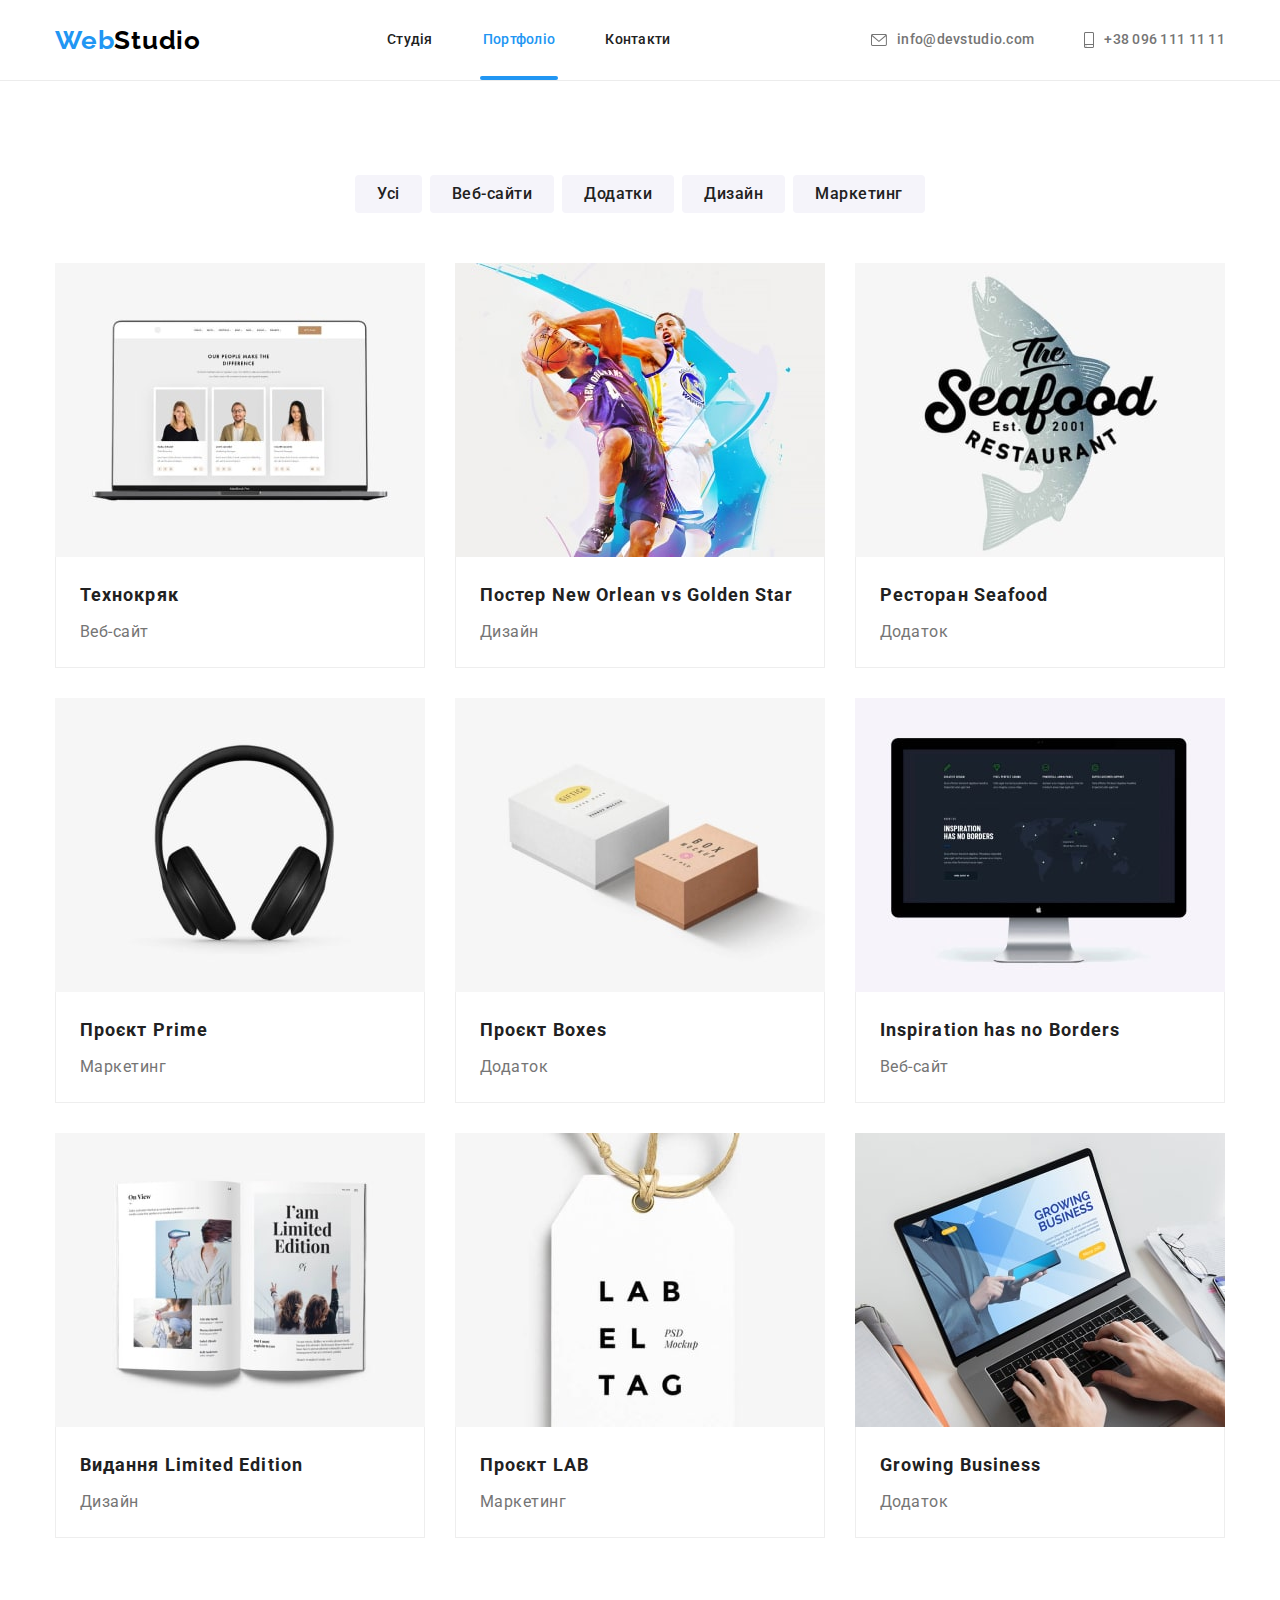
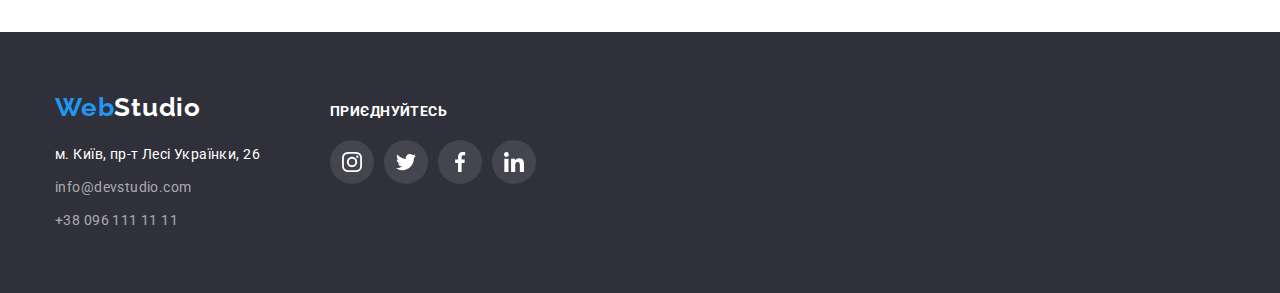
==== portfolio.html @ 8c92e7f1 "Initial commit" ====
<!DOCTYPE html>
<html lang="uk">
  <head>
    <meta charset="UTF-8" />
    <meta http-equiv="X-UA-Compatible" content="IE=edge" />
    <meta name="viewport" content="width=device-width, initial-scale=1.0" />
    <title>portfolio-hw-3</title>

    <!-- Modern normalize -->
    <link
      rel="stylesheet"
      href="https://cdnjs.cloudflare.com/ajax/libs/modern-normalize/1.1.0/modern-normalize.css"
      integrity="sha512-Y0MM+V6ymRKN2zStTqzQ227DWhhp4Mzdo6gnlRnuaNCbc+YN/ZH0sBCLTM4M0oSy9c9VKiCvd4Jk44aCLrNS5Q=="
      crossorigin="anonymous"
      referrerpolicy="no-referrer"
    />

    <!-- Fonts -->
    <link rel="preconnect" href="https://fonts.googleapis.com" />
    <link rel="preconnect" href="https://fonts.gstatic.com" crossorigin />
    <link
      href="https://fonts.googleapis.com/css2?family=Raleway:wght@700&family=Roboto:wght@400;500;700;900&display=swap"
      rel="stylesheet"
    />

    <!-- Custom styles -->
    <link rel="stylesheet" href="./css/styles.css" />
  </head>

  <body>
    <!-- HEADER -->
    <header class="header">
      <div class="header-container container">
        <nav class="header-nav">
          <div class="partner-logo">
            <a class="logo partner-logo" href="./index.html"
              >Web<span class="logo-header">Studio</span></a
            >
          </div>
          <ul class="naw-list list">
            <li class="naw-item">
              <a
                href="./index.html"
                rel="noopener noreferrer nofollow"
                class="naw-link"
                >Студія</a
              >
            </li>
            <li class="naw-item">
              <a
                href="./portfolio.html"
                rel="noopener noreferrer nofollow"
                class="naw-link naw-page naw-page-portfolio"
                >Портфоліо</a
              >
            </li>
            <li class="naw-item">
              <a href="#" rel="noopener noreferrer nofollow" class="naw-link"
                >Контакти</a
              >
            </li>
          </ul>
        </nav>
        <ul class="contact list">
          <li class="contact-item">
            <a href="mailto:info@devstudio.com" class="contact-link"
              ><svg class="header-icon" width="16" height="12">
                <use href="./img/icons/icons.svg#icon-envelope"></use></svg
              >info@devstudio.com</a
            >
          </li>
          <li class="contact-item">
            <a href="tel:+380961111111" class="contact-link"
              ><svg class="header-icon" width="10" height="16">
                <use href="./img/icons/icons.svg#icon-smartphone"></use></svg
              >+38 096 111 11 11</a
            >
          </li>
        </ul>
      </div>
    </header>

    <!-- MAIN -->

    <main>
      <!-- MENU -->

      <section class="menu menu-portfolio section">
        <div class="container">
          <h1 class="visually-hidden">Наші послуги</h1>
          <ul class="list menu-list">
            <li class="menu-item">
              <button type="button" class="menu-btn">Усі</button>
            </li>
            <li class="menu-item">
              <button type="button" class="menu-btn">Веб-сайти</button>
            </li>
            <li class="menu-item">
              <button type="button" class="menu-btn">Додатки</button>
            </li>
            <li class="menu-item">
              <button type="button" class="menu-btn">Дизайн</button>
            </li>
            <li class="menu-item">
              <button type="button" class="menu-btn">Маркетинг</button>
            </li>
          </ul>

          <!-- PORTFOLIO -->
          <ul class="list portfolio card-set">
            <li class="portfolio-list card-set-item">
              <a class="portfolio-link" href="">
                <div class="team-thumb">
                  <img
                    src="./img/img-1.jpg"
                    alt="Веб-сайт"
                    width="370"
                    height="294"
                    class="portfolio-img"
                  />
                  <div class="overlay-portfolio">
                    <p class="overlay-portfolio-text">
                      Ресурс пропонує комплексні пропозиції з різним рівнем
                      функціоналу та сервісів. Все це дозволить відвідувачу
                      отримати вичерпні відомості про компанію чи приватну
                      особу.
                    </p>
                  </div>
                </div>
                <div class="portfolio-card">
                  <h2 class="portfolio-title">Технокряк</h2>
                  <p class="portfolio-text">Веб-сайт</p>
                </div>
              </a>
            </li>
            <li class="portfolio-list card-set-item">
              <a class="portfolio-link" href="">
                <div class="team-thumb">
                  <img
                    src="./img/img-2.jpg"
                    alt="Дизайн"
                    width="370"
                    height="294"
                    class="portfolio-img"
                  />
                  <div class="overlay-portfolio">
                    <p class="overlay-portfolio-text">
                      Ресурс пропонує комплексні пропозиції з різним рівнем
                      функціоналу та сервісів. Все це дозволить відвідувачу
                      отримати вичерпні відомості про компанію чи приватну
                      особу.
                    </p>
                  </div>
                </div>
                <div class="portfolio-card">
                  <h2 class="portfolio-title">
                    Постер New Orlean vs Golden Star
                  </h2>
                  <p class="portfolio-text">Дизайн</p>
                </div>
              </a>
            </li>
            <li class="portfolio-list card-set-item">
              <a class="portfolio-link" href="">
                <div class="team-thumb">
                  <img
                    src="./img/img-3.jpg"
                    alt="Додаток"
                    width="370"
                    height="294"
                    class="portfolio-img"
                  />
                  <div class="overlay-portfolio">
                    <p class="overlay-portfolio-text">
                      Ресурс пропонує комплексні пропозиції з різним рівнем
                      функціоналу та сервісів. Все це дозволить відвідувачу
                      отримати вичерпні відомості про компанію чи приватну
                      особу.
                    </p>
                  </div>
                </div>
                <div class="portfolio-card">
                  <h2 class="portfolio-title">Ресторан Seafood</h2>
                  <p class="portfolio-text">Додаток</p>
                </div>
              </a>
            </li>
            <li class="portfolio-list card-set-item">
              <a class="portfolio-link" href="">
                <div class="team-thumb">
                  <img
                    src="./img/img-4.jpg"
                    alt="Маркетинг"
                    width="370"
                    height="294"
                    class="portfolio-img"
                  />
                  <div class="overlay-portfolio">
                    <p class="overlay-portfolio-text">
                      Ресурс пропонує комплексні пропозиції з різним рівнем
                      функціоналу та сервісів. Все це дозволить відвідувачу
                      отримати вичерпні відомості про компанію чи приватну
                      особу.
                    </p>
                  </div>
                </div>
                <div class="portfolio-card">
                  <h2 class="portfolio-title">Проєкт Prime</h2>
                  <p class="portfolio-text">Маркетинг</p>
                </div>
              </a>
            </li>
            <li class="portfolio-list card-set-item">
              <a class="portfolio-link" href="">
                <div class="team-thumb">
                  <img
                    src="./img/img-5.jpg"
                    alt="Додаток"
                    width="370"
                    height="294"
                    class="portfolio-img"
                  />
                  <div class="overlay-portfolio">
                    <p class="overlay-portfolio-text">
                      Ресурс пропонує комплексні пропозиції з різним рівнем
                      функціоналу та сервісів. Все це дозволить відвідувачу
                      отримати вичерпні відомості про компанію чи приватну
                      особу.
                    </p>
                  </div>
                </div>
                <div class="portfolio-card">
                  <h2 class="portfolio-title">Проєкт Boxes</h2>
                  <p class="portfolio-text">Додаток</p>
                </div>
              </a>
            </li>
            <li class="portfolio-list card-set-item">
              <a class="portfolio-link" href="">
                <div class="team-thumb">
                  <img
                    src="./img/img-6.jpg"
                    alt="Веб-сайт"
                    width="370"
                    height="294"
                    class="portfolio-img"
                  />
                  <div class="overlay-portfolio">
                    <p class="overlay-portfolio-text">
                      Ресурс пропонує комплексні пропозиції з різним рівнем
                      функціоналу та сервісів. Все це дозволить відвідувачу
                      отримати вичерпні відомості про компанію чи приватну
                      особу.
                    </p>
                  </div>
                </div>
                <div class="portfolio-card">
                  <h2 lang="en" class="portfolio-title">
                    Inspiration has no Borders
                  </h2>
                  <p class="portfolio-text">Веб-сайт</p>
                </div>
              </a>
            </li>
            <li class="portfolio-list card-set-item">
              <a class="portfolio-link" href="">
                <div class="team-thumb">
                  <img
                    src="./img/img-7.jpg"
                    alt="Дизайн"
                    width="370"
                    height="294"
                    class="portfolio-img"
                  />
                  <div class="overlay-portfolio">
                    <p class="overlay-portfolio-text">
                      Ресурс пропонує комплексні пропозиції з різним рівнем
                      функціоналу та сервісів. Все це дозволить відвідувачу
                      отримати вичерпні відомості про компанію чи приватну
                      особу.
                    </p>
                  </div>
                </div>
                <div class="portfolio-card">
                  <h2 class="portfolio-title">Видання Limited Edition</h2>
                  <p class="portfolio-text">Дизайн</p>
                </div>
              </a>
            </li>
            <li class="portfolio-list card-set-item">
              <a class="portfolio-link" href="">
                <div class="team-thumb">
                  <img
                    src="./img/img-8.jpg"
                    alt="Маркетинг"
                    width="370"
                    height="294"
                    class="portfolio-img"
                  />
                  <div class="overlay-portfolio">
                    <p class="overlay-portfolio-text">
                      Ресурс пропонує комплексні пропозиції з різним рівнем
                      функціоналу та сервісів. Все це дозволить відвідувачу
                      отримати вичерпні відомості про компанію чи приватну
                      особу.
                    </p>
                  </div>
                </div>
                <div class="portfolio-card">
                  <h2 class="portfolio-title">Проєкт LAB</h2>
                  <p class="portfolio-text">Маркетинг</p>
                </div>
              </a>
            </li>
            <li class="portfolio-list card-set-item">
              <a class="portfolio-link" href="">
                <div class="team-thumb">
                  <img
                    src="./img/img-9.jpg"
                    alt="Додаток"
                    width="370"
                    height="294"
                    class="portfolio-img"
                  />
                  <div class="overlay-portfolio">
                    <p class="overlay-portfolio-text">
                      Ресурс пропонує комплексні пропозиції з різним рівнем
                      функціоналу та сервісів. Все це дозволить відвідувачу
                      отримати вичерпні відомості про компанію чи приватну
                      особу.
                    </p>
                  </div>
                </div>
                <div class="portfolio-card">
                  <h2 lang="en" class="portfolio-title">Growing Business</h2>
                  <p class="portfolio-text">Додаток</p>
                </div>
              </a>
            </li>
          </ul>
        </div>
      </section>
    </main>

    <!-- FOOTER -->

    <footer class="footer">
      <div class="container footer-container">
        <div class="footer-contacts">
          <a href="./index.html" class="logo"
            >Web<span class="logo-footer">Studio</span></a
          >
          <address class="footer-adress">
            <ul class="list footer-list">
              <li class="footer-item">
                <a
                  href="https://goo.gl/maps/3n27AXKgrhXGFmmF6"
                  target="_blank"
                  rel="noopener noreferrer nofollow"
                  class="footer-link"
                  >м. Київ, пр-т Лесі Українки, 26</a
                >
              </li>

              <li class="footer-item">
                <a href="mailto:info@devstudio.com" class="footer-contact"
                  >info@devstudio.com</a
                >
              </li>
              <li class="footer-item">
                <a href="tel:+380961111111" class="footer-contact"
                  >+38 096 111 11 11</a
                >
              </li>
            </ul>
          </address>
        </div>
        <div class="footer-socials">
          <p class="footer-text">приєднуйтесь</p>
          <ul class="list socials-list">
            <li>
              <a class="footer-links" href="">
                <svg class="footer-icon" width="20" height="20">
                  <use href="./img/icons/icons.svg#icon-instagram"></use>
                </svg>
              </a>
            </li>
            <li>
              <a class="footer-links" href="">
                <svg class="footer-icon" width="20" height="20">
                  <use href="./img/icons/icons.svg#icon-twitter"></use>
                </svg>
              </a>
            </li>
            <li>
              <a class="footer-links" href="">
                <svg class="footer-icon" width="20" height="20">
                  <use href="./img/icons/icons.svg#icon-facebook"></use>
                </svg>
              </a>
            </li>
            <li>
              <a class="footer-links" href="">
                <svg class="footer-icon" width="20" height="20">
                  <use href="./img/icons/icons.svg#icon-linkedin"></use>
                </svg>
              </a>
            </li>
          </ul>
        </div>
      </div>
    </footer>
  </body>
</html>
---- css/styles.css ----
:root {
  --primary-color: #212121;
  --secondary-color: #f5f4fa;
  --accent-color: #e5e5e5;
  --color-grey: #757575;
  --common-white: #ffffff;
  --color-blue: #2196f3;
  --color-hero: #2f303a;
  --color-portfolio: #f5f5f5;
  --main-font: "Roboto", sans-serif;
  --title-size: 44px;
  --text-size: 14px;
  --indent: 30px;
  --items: 3;
  /* animation */
  --anim: 250ms cubic-bezier(0.4, 0, 0.2, 1);
}

body {
  font-family: "Roboto", sans-serif;
  color: var(--primary-color);
  background-color: var(--common-white);
  font-size: var(--text-size);
}
/* reset start */
h1,
h2,
h3,
h4,
h5,
h6,
p {
  margin: 0;
}

.link {
  text-decoration: none;
  color: currentColor;
}

.list {
  list-style: none;
  margin: 0;
  padding: 0;
}

img {
  display: block;
}

/* reset end */
.section {
  padding-top: 94px;
  padding-bottom: 94px;
}
.container {
  width: 1200px;
  padding-right: 15px;
  padding-left: 15px;
  margin-left: auto;
  margin-right: auto;
  /* outline: 2px solid red; */
}

.card-set {
  display: flex;
  flex-wrap: wrap;
  gap: var(--indent);
}
.card-set-item {
  flex-basis: calc(
    (100% - var(--indent) * (var(--items) - 1)) / (var(--items))
  );
}

/* HEADER */
.header {
  border: 1px solid #ececec;
  border-top: none;
  border-right: none;
  border-left: none;
}

.header-container {
  display: flex;
  align-items: center;
}
.header-nav {
  display: flex;
  align-items: center;
  margin-right: auto;
}
.logo {
  font-family: "Raleway";
  font-weight: 700;
  font-size: 26px;
  line-height: 1.19;
  letter-spacing: 0.03em;
  color: var(--color-blue);
  text-decoration: none;
}

.partner-logo {
  margin-right: 93px;
}

.contact {
  display: flex;
  /* align-items: center; */
  gap: 50px;
}

.header-icon {
  fill: currentColor;
}

.logo-header {
  color: #000000;
}

.naw-list {
  display: flex;
  /* align-items: center; */
  gap: 50px;
}

.menu-list {
  display: flex;
  justify-content: center;
  margin-bottom: 50px;
}
.menu-item:not(:last-child) {
  margin-right: 8px;
}

.list {
  list-style: none;
}

.naw-link {
  display: block;
  font-weight: 500;
  line-height: 1.14;
  letter-spacing: 0.02em;
  color: var(--primary-color);
  text-decoration: none;
  padding: 32px 0;
  transition-property: color;
  transition-duration: 250ms;
  transition-timing-function: cubic-bezier(0.4, 0, 0.2, 1);
  /* transition: color var(--anim); */
}

.naw-link:hover {
  color: var(--color-blue);
}
.naw-link:focus {
  color: var(--color-blue);
}
.naw-page {
  color: var(--color-blue);
}
.naw-item {
  position: relative;
}

.naw-page::after {
  content: "";
  display: block;
  width: 48px;
  height: 4px;
  background-color: var(--color-blue);
  border-radius: 2px;
  position: absolute;
  left: 50%;
  bottom: 0;
  transform: translate(-50%);
}

.contact-link {
  /* display: block; */
  display: flex;
  align-items: center;
  gap: 10px;
  font-weight: 500;
  line-height: 1.14;
  letter-spacing: 0.02em;
  color: var(--color-grey);
  text-decoration: none;
  padding: 32px 0;
  transition: color var(--anim);
}
.contact-link:hover {
  color: var(--color-blue);
}
.contact-link:focus {
  color: var(--color-blue);
}

/* HERO */

.hero {
  max-width: 1600px;
  margin: 0 auto; /* центруємо */
  text-align: center;
  padding: 200px 0;
  background-color: var(--color-hero);
  background-image: url(../img/overlay.png), url(../img/fon.jpg);
  background-repeat: no-repeat;
  background-position: center;
  background-size: cover;
}
.hero-title {
  margin-left: auto;
  margin-right: auto;
  margin-bottom: 30px;
  width: 696px;
  font-weight: 900;
  font-size: 44px;
  line-height: 1.36;
  text-align: center;
  letter-spacing: 0.06em;
  text-transform: uppercase;
  color: var(--common-white);
}
.hero-btn {
  /* font-family: 'Roboto';
    font-style: normal; */
  padding: 10px 32px;
  border: 0;
  border-radius: 4px;
  min-width: 216px;
  min-height: 50px;
  margin-left: auto;
  margin-right: auto;
  font-weight: 700;
  font-size: 16px;
  line-height: 1.88;
  display: flex;
  align-items: center;
  text-align: center;
  letter-spacing: 0.06em;
  color: var(--common-white);
  background-color: var(--color-blue);
  box-shadow: 0px 4px 4px rgba(0, 0, 0, 0.15);
}
.visually-hidden {
  position: absolute;
  white-space: nowrap;
  width: 1px;
  height: 1px;
  overflow: hidden;
  border: 0;
  padding: 0;
  clip: rect(0 0 0 0);
  clip-path: inset(50%);
  margin: -1px;
}

/* BENEFITS */
/* .benefits-container {
  display: flex;
} */

.benefits {
  display: flex;
}

.benefits-list:not(:last-child) {
  margin-right: 30px;
}

.icon-container {
  display: flex;
  background-color: #f5f4fa;
  border-radius: 4px;
  width: 270px;
  height: 120px;
  justify-content: center;
  align-items: center;
  margin-bottom: 30px;
}

.icon-benefits {
  --color1: #212121;
  --color2: #2196f3;
}

.benefits-title {
  font-size: 14px;
  line-height: 1.14;
  letter-spacing: 0.03em;
  text-transform: uppercase;
  color: var(--primary-color);
  margin-bottom: 10px;
}
.benefits-text {
  line-height: 1.71;
  letter-spacing: 0.03em;
  color: var(--color-grey);
  width: 270px;
}

/* ABOUT */

.about {
  padding-top: 0;
}

.about-list {
  display: flex;
  flex-wrap: wrap;
  gap: var(--indent);
}
.section-title {
  margin-bottom: 50px;
  font-size: 36px;
  line-height: 1.16;
  text-align: center;
  letter-spacing: 0.03em;
}

.about-item {
  position: relative;
}

.overlay-about {
  width: 100%;
  position: absolute;
  bottom: 0;
  padding-top: 27px;
  padding-bottom: 27px;

  background-color: rgba(47, 48, 58, 0.8);
  /* backdrop-filter: blur(1px); */
}

.overlay-about-text {
  text-transform: uppercase;
  font-weight: 700;
  font-size: 14px;
  text-align: center;
  color: var(--common-white);
}

/* TEAM */
.team-list {
  display: flex;
  flex-wrap: wrap;
  gap: var(--indent);
}
.team {
  background: var(--secondary-color);
}

.team-item {
  background: var(--common-white);
  box-shadow: 0px 1px 3px rgba(0, 0, 0, 0.12), 0px 1px 1px rgba(0, 0, 0, 0.14),
    0px 2px 1px rgba(0, 0, 0, 0.2);
  border-radius: 0px 0px 4px 4px;
}
.team-img {
  /* position: absolute; */
  width: 270px;
  height: 260px;
  /* left: 215px;
    top: 1632px; */
  /* background: url(4853.jpg); */
  border-radius: 0px;
  /* background: #F5F4FA; */
}
.team-name {
  margin-bottom: 10px;
  font-weight: 500;
  font-size: 16px;
  line-height: 1.18;
  text-align: center;
  letter-spacing: 0.03em;
}
.team-card {
  padding-top: 30px;
  padding-bottom: 30px;
}
.team-content {
  margin-bottom: 16px;
  font-size: 16px;
  line-height: 1.18;
  text-align: center;
  letter-spacing: 0.03em;
  color: var(--color-grey);
}

/* CLIENTS */

.clients-list {
  gap: 30px;
}

.clients-title {
  margin-bottom: 50px;
}

.clients-icon {
  fill: #afb1b8;
}

.clients-list {
  display: flex;
}

.clients-link {
  display: flex;
  border: 1px solid #afb1b8;
  border-radius: 4px;
  /* background-color: #f5f4fa; */
  width: 170px;
  height: 92px;
  justify-content: center;
  align-items: center;
  transition: border var(--anim);
}

.clients-icon {
  transition: fill var(--anim);
}
.clients-link:hover .clients-icon,
.clients-link:focus .clients-icon {
  fill: var(--color-blue);
}

.clients-link:hover {
  border: 1px solid var(--color-blue);
}

.clients-link:focus {
  border: 1px solid var(--color-blue);
}

/* FOOTER */
.footer {
  padding-top: 60px;
  padding-bottom: 60px;
}
.footer {
  background: var(--color-hero);
}
.logo-footer {
  color: var(--common-white);
}
.footer-link {
  font-style: normal;
  line-height: 1.71;
  letter-spacing: 0.03em;
  color: var(--common-white);
  text-decoration: none;
}
.footer-item:not(:last-child) {
  margin-bottom: 9px;
}
.footer-adress {
  margin-top: 20px;
}
.footer-contact {
  font-style: normal;
  line-height: 1.71;
  letter-spacing: 0.03em;
  color: rgba(255, 255, 255, 0.6);
  text-decoration: none;
  transition: color var(--anim);
}
.footer-contact:hover {
  color: var(--color-blue);
}
.footer-contact:focus {
  color: var(--color-blue);
}
.menu-btn {
  padding: 6px 22px;
  border: 0;
  border-radius: 4px;
  font-weight: 500;
  font-size: 16px;
  line-height: 1.62;
  text-align: center;
  letter-spacing: 0.03em;
  color: var(--primary-color);
  background: var(--secondary-color);
  cursor: pointer;
  transition: color var(--anim), background-color var(--anim),
    box-shadow var(--anim);
}
.menu-btn:hover {
  background-color: var(--color-blue);
  color: var(--common-white);
  box-shadow: 0px 3px 1px rgba(0, 0, 0, 0.1), 0px 1px 2px rgba(0, 0, 0, 0.08),
    0px 2px 2px rgba(0, 0, 0, 0.12);
}
.menu-btn:focus {
  background-color: var(--color-blue);
  color: var(--common-white);
}
.footer-contacts {
  margin-right: 70px;
}

.footer-container {
  display: flex;
  align-items: baseline;
}

.footer-text {
  align-items: center;
  margin-bottom: 20px;
  font-weight: 700;
  font-size: 14px;
  line-height: 1.14;
  letter-spacing: 0.03em;
  text-transform: uppercase;
  color: var(--common-white);
}

.footer-icon {
  fill: var(--common-white);
}

.footer-links {
  display: flex;
  justify-content: center;
  align-items: center;
  width: 44px;
  height: 44px;
  border-radius: 50%;
  background-color: rgba(255, 255, 255, 0.1);
  transition: background-color var(--anim);
}

.footer-links:hover {
  background-color: var(--color-blue);
}

.footer-links:focus {
  background-color: var(--color-blue);
}
.socials-list {
  display: flex;
  justify-content: center;
  align-items: center;
  gap: 10px;
}

/* PORTFOLIO */

.naw-page-portfolio::after {
  content: "";
  display: block;
  width: 78px;
  height: 4px;
  background-color: var(--color-blue);
  border-radius: 2px;
  position: absolute;
  left: 50%;
  bottom: 0;
  transform: translate(-50%);
}

.portfolio-list {
  background-color: var(--common-white);
}

.team-thumb {
  position: relative;
  overflow: hidden;
}

.overlay-portfolio {
  position: absolute;
  top: 0;
  left: 0;

  transform: translateY(100%);

  width: 100%;
  height: 100%;

  /* padding-left: 24px;
  padding-right: 24px; */
  display: flex;
  align-items: center;

  /* color: #ffffff; */

  background-color: rgba(33, 150, 243, 0.9);

  transition: transform var(--anim);
}

.overlay-portfolio-text {
  padding: 63px 24px;
  font-weight: 400;
  font-size: 18px;
  line-height: 1.56;
  letter-spacing: 0.03em;
  color: var(--common-white);
  text-align: left;
}

.portfolio-list:hover .overlay-portfolio {
  transform: translateY(0);
}

.portfolio-link {
  display: block;
  text-decoration: none;
  color: var(--primary-color);
  transition: box-shadow var(--anim);
}
.portfolio-link:hover {
  box-shadow: 0px 1px 1px rgba(0, 0, 0, 0.12), 0px 4px 4px rgba(0, 0, 0, 0.06),
    1px 4px 6px rgba(0, 0, 0, 0.16);
}

.portfolio-card {
  padding: 20px 24px;
  border: 1px solid #eeeeee;
  border-top: none;
}

.portfolio-title {
  margin-bottom: 4px;
  font-size: 18px;
  line-height: 2;
  letter-spacing: 0.06em;
}

.portfolio-text {
  font-size: 16px;
  line-height: 1.88;
  letter-spacing: 0.03em;
  color: var(--color-grey);
}

/* ICON */

.socials {
  display: flex;
  justify-content: center;
  align-items: center;
  gap: 10px;
}

.socials-link {
  display: flex;
  justify-content: center;
  align-items: center;
  width: 44px;
  height: 44px;
  border-radius: 50%;
  background-color: var(--common-white);
  /* outline: 2px silid red;
  outline-offset: -2px; */
  transition: background-color var(--anim);
}

.socials-link:hover {
  background-color: var(--color-blue);
}

.socials-link:focus {
  background-color: var(--color-blue);
}

.socials-icon {
  fill: #afb1b8;
  transition: fill var(--anim);
}

.socials-link:hover .socials-icon,
.socials-link:focus .socials-icon {
  fill: var(--common-white);
}

/* MODAL WINDOW */

.backdrop {
  position: fixed;
  top: 0;
  left: 0;
  z-index: 100;

  display: flex;
  align-items: center;
  justify-content: center;
  width: 100%;
  height: 100%;

  background-color: rgba(0, 0, 0, 0.2);
  /* backdrop-filter: blur(1px); */

  transition: opacity var(--anim), visibility var(--anim);
}

.backdrop.is-hidden {
  opacity: 0;
  visibility: hidden;
  pointer-events: none;
}

.modal {
  position: absolute;
  width: 528px;
  min-height: 581px;

  background-color: #fff;
  border-radius: 4px;
  box-shadow: 0px 1px 3px rgba(0, 0, 0, 0.12), 0px 1px 1px rgba(0, 0, 0, 0.14),
    0px 2px 1px rgba(0, 0, 0, 0.2);

  transition: transform var(--anim), opacity var(--anim);

  animation-duration: 0.6s;
  animation-fill-mode: both;
  animation-timing-function: ease-out;
}

.backdrop.is-hidden .modal {
  opacity: 0;
  transform: translateX(-50%) translateY(-70%);
}

.modal-btn {
  position: absolute;
  top: 8px;
  right: 8px;

  padding: 0;
  display: inline-flex;
  align-items: center;
  justify-content: center;

  width: 30px;
  height: 30px;
  background-color: transparent;
  border-radius: 50%;
  border: 1px solid rgba(0, 0, 0, 0.1);
  cursor: pointer;
}

.modal-icon {
  fill: #000000;
}
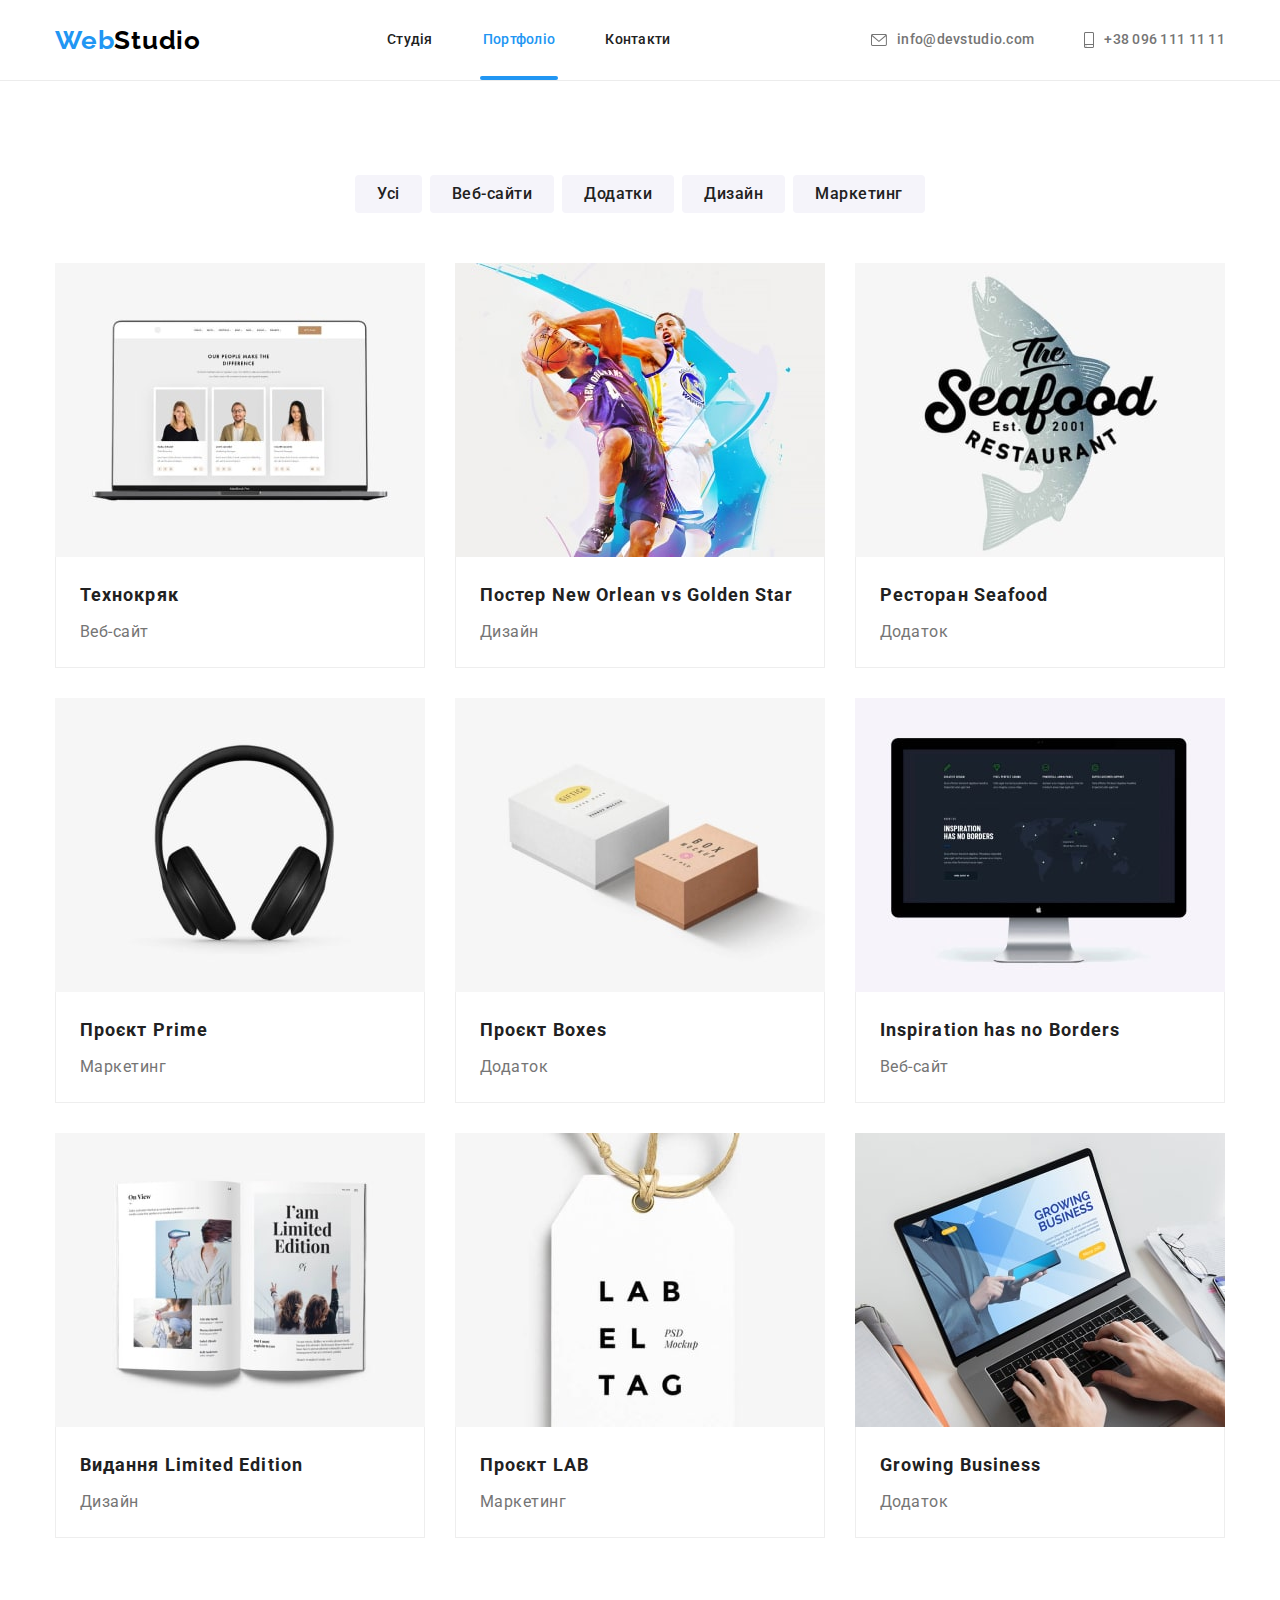
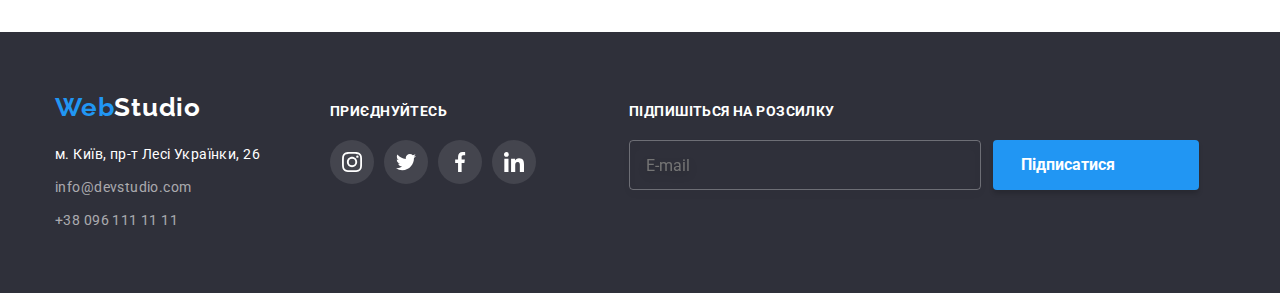
==== commit adfa7797: "add footer form" ====
--- a/portfolio.html
+++ b/portfolio.html
@@ -408,6 +408,15 @@
             </li>
           </ul>
         </div>
+        <form class="footer-form" name="footer-form">
+          <div class="footer-send-form">
+            <p class="footer-text">Підпишіться на розсилку</p>
+            <div class="footer-send-blok">
+              <input class="footer-input" type="text" placeholder="E-mail" />
+              <button class="footer-btn-send" type="submit">Підписатися</button>
+            </div>
+          </div>
+        </form>
       </div>
     </footer>
   </body>
--- a/css/styles.css
+++ b/css/styles.css
@@ -437,6 +437,7 @@
 }
 
 /* FOOTER */
+
 .footer {
   padding-top: 60px;
   padding-bottom: 60px;
@@ -548,6 +549,76 @@
   gap: 10px;
 }
 
+.footer-socials {
+  margin-right: 93px;
+}
+
+.footer-form {
+  margin: 0;
+  width: 570px;
+}
+
+.footer-btn-send {
+  padding: 10px 62px 10px 28px;
+  border: 0;
+  background-color: var(--color-blue);
+  box-shadow: 0px 4px 4px rgba(0, 0, 0, 0.15);
+  border-radius: 4px;
+  min-width: 200px;
+  min-height: 50px;
+  margin-left: auto;
+  margin-right: auto;
+  font-family: "Roboto";
+  font-weight: 700;
+  font-size: 16px;
+  line-height: 1.87;
+  color: var(--common-white);
+  display: flex;
+  align-items: center;
+  text-align: center;
+  /* background-image: url("data:image/svg+xml,%3Csymbol id='icon-send' viewBox='0 0 32 32'%3E%3Cpath d='M32 0 0 18l10.227 3.788L26 7 14.002 23.186l.01.004-.012-.004V32l5.735-6.691L27 28l5-28z' /%3E%3C/symbol%3E"); */
+}
+
+.footer-btn-send::after {
+  content: "";
+
+  display: inline-block;
+  width: 24px;
+  height: 24px;
+
+  background-image: url("data:image/svg+xml,%3Csymbol id='icon-send' viewBox='0 0 32 32'%3E%3Cpath d='M32 0 0 18l10.227 3.788L26 7 14.002 23.186l.01.004-.012-.004V32l5.735-6.691L27 28l5-28z' /%3E%3C/symbol%3E");
+  background-repeat: no-repeat;
+  background-position: center;
+  background-size: contain;
+}
+
+.footer-input {
+  padding: 0;
+  width: 358px;
+  height: 50px;
+  background-color: transparent;
+  border: 1px solid rgba(255, 255, 255, 0.3);
+  filter: drop-shadow(0px 4px 4px rgba(0, 0, 0, 0.15));
+  border-radius: 4px;
+  font-weight: 400;
+  font-size: 16px;
+  line-height: 1.25;
+  padding-left: 16px;
+  margin-right: 12px;
+  outline: 1px solid transparent;
+  outline-offset: -1px;
+}
+
+.footer-send-form {
+  /* display: flex; */
+  margin: 0;
+  padding: 0;
+  width: 570px;
+}
+.footer-send-blok {
+  display: flex;
+}
+
 /* PORTFOLIO */
 
 .naw-page-portfolio::after {
@@ -709,6 +780,7 @@
   position: absolute;
   width: 528px;
   min-height: 581px;
+  padding: 40px 39px 40px 41px;
 
   background-color: #fff;
   border-radius: 4px;
@@ -748,3 +820,148 @@
 .modal-icon {
   fill: #000000;
 }
+
+.modal-label {
+  display: block;
+  text-align: center;
+  margin-bottom: 12px;
+  font-family: "Roboto";
+  /* font-style: normal; */
+  font-weight: 700;
+  font-size: 20px;
+  line-height: 1.15;
+  letter-spacing: 0.03em;
+  color: #212121;
+}
+
+.modal-form-label {
+  display: block;
+  margin-bottom: 4px;
+  font-family: "Roboto";
+  /* font-style: normal; */
+  font-weight: 400;
+  font-size: 12px;
+  line-height: 1.16;
+  letter-spacing: 0.01em;
+  color: #757575;
+}
+
+.modal-form-wrapper {
+  position: relative;
+  margin-bottom: 10px;
+}
+
+.modal-form-field {
+  padding-left: 42px;
+  padding-right: 42px;
+  width: 100%;
+  height: 39px;
+  border: 1px solid rgba(33, 33, 33, 0.2);
+  border-radius: 4px;
+  outline: 1px solid transparent;
+  outline-offset: -1px;
+  transition: outline var(--anim);
+}
+
+.modal-form-field:focus {
+  outline-color: var(--color-blue);
+}
+
+.modal-form-icon {
+  position: absolute;
+  top: 50%;
+  left: 15px;
+  transform: translateY(-50%);
+  transition: fill var(--anim);
+}
+
+.modal-form-field:focus + .modal-form-icon {
+  fill: var(--color-blue);
+}
+
+.modal-form-message {
+  display: block;
+  padding: 12px 16px;
+  width: 100%;
+  height: 120px;
+  resize: none;
+  border-radius: 4px;
+  border: 1px solid rgba(33, 33, 33, 0.2);
+  outline: 1px solid transparent;
+  outline-offset: -1px;
+  transition: outline var(--anim);
+}
+
+.modal-form-message:focus {
+  outline-color: var(--color-blue);
+}
+
+.modal-form-btn {
+  padding: 10px 52px;
+  border: 0;
+  background-color: var(--color-blue);
+  box-shadow: 0px 4px 4px rgba(0, 0, 0, 0.15);
+  border-radius: 4px;
+  min-width: 200px;
+  min-height: 50px;
+  margin-left: auto;
+  margin-right: auto;
+  font-family: "Roboto";
+  font-weight: 700;
+  font-size: 16px;
+  line-height: 1.87;
+  color: var(--common-white);
+  display: flex;
+  align-items: center;
+  text-align: center;
+}
+
+.modal-form-group {
+  margin-bottom: 20px;
+}
+
+.modal-form-agreement {
+  display: flex;
+  justify-content: center;
+  align-items: center;
+  gap: 7px;
+  margin-bottom: 30px;
+}
+
+.modal-form-agreement-desc {
+  font-family: "Roboto";
+  /* font-style: normal; */
+  font-weight: 400;
+  font-size: 14px;
+  line-height: 1.71;
+  letter-spacing: 0.03em;
+  color: #757575;
+  /* user-select: none; */
+}
+
+.modal-form-agreement-link {
+  color: var(--color-blue);
+  font-weight: 400;
+  font-size: 14px;
+  line-height: 1.71;
+  letter-spacing: 0.03em;
+  text-underline-offset: 2px;
+}
+
+.img-uncheck {
+  opacity: 1;
+  transition: var(--anim);
+}
+
+.modal-form-checkbox:checked + .modal-form-agreement-icon .img-uncheck {
+  opacity: 0;
+}
+
+.img-check {
+  opacity: 0;
+  transition: var(--anim);
+}
+
+.modal-form-checkbox:checked + .modal-form-agreement-icon .img-check {
+  opacity: 1;
+}
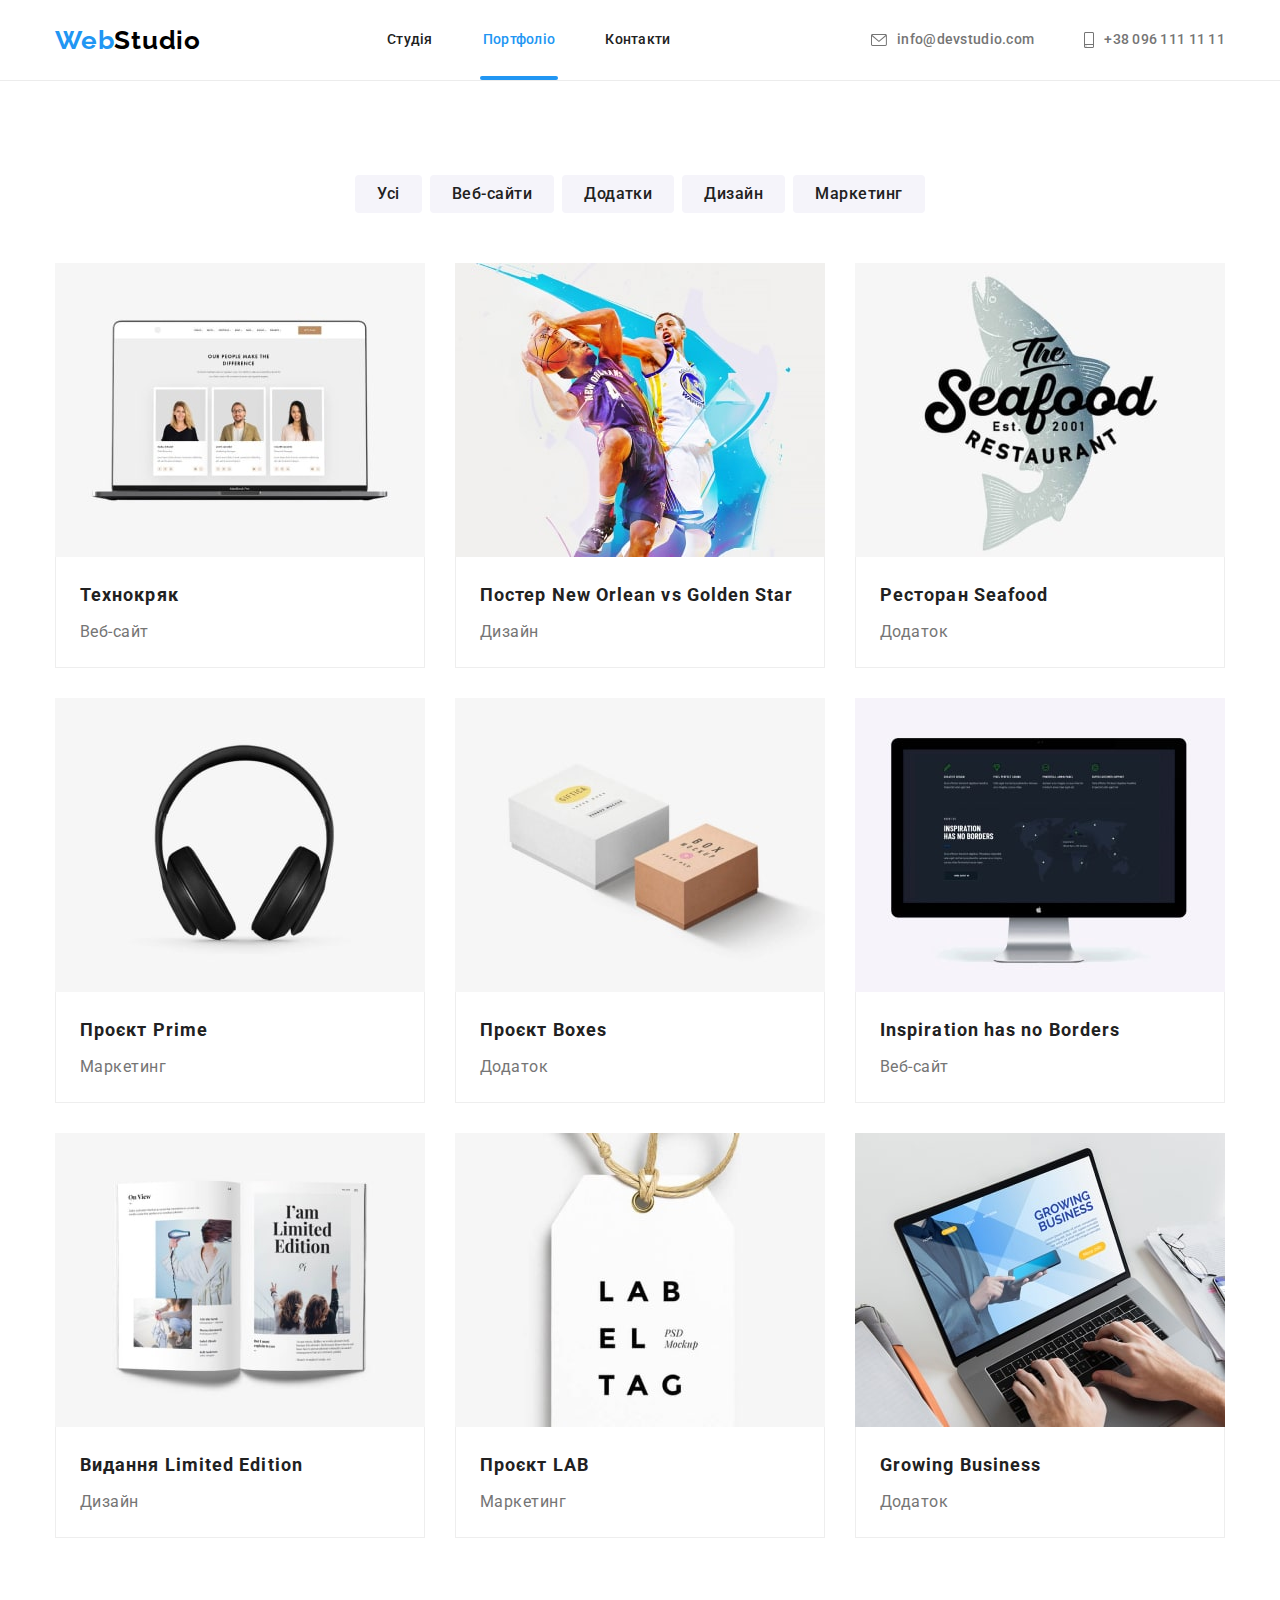
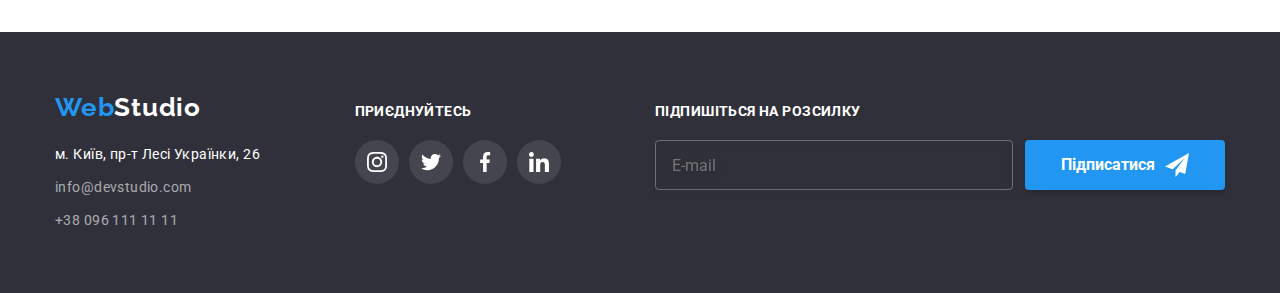
==== commit eabd54b5: "add edits" ====
--- a/portfolio.html
+++ b/portfolio.html
@@ -412,8 +412,16 @@
           <div class="footer-send-form">
             <p class="footer-text">Підпишіться на розсилку</p>
             <div class="footer-send-blok">
-              <input class="footer-input" type="text" placeholder="E-mail" />
-              <button class="footer-btn-send" type="submit">Підписатися</button>
+              <input class="footer-input" type="email" placeholder="E-mail" />
+              <button class="footer-btn-send" type="submit">
+                Підписатися<svg
+                  class="footer-btn-send-icon"
+                  width="24"
+                  height="24"
+                >
+                  <use href="./img/icons/icons.svg#icon-send"></use>
+                </svg>
+              </button>
             </div>
           </div>
         </form>
--- a/css/styles.css
+++ b/css/styles.css
@@ -243,6 +243,7 @@
   color: var(--common-white);
   background-color: var(--color-blue);
   box-shadow: 0px 4px 4px rgba(0, 0, 0, 0.15);
+  cursor: pointer;
 }
 .visually-hidden {
   position: absolute;
@@ -500,13 +501,14 @@
   background-color: var(--color-blue);
   color: var(--common-white);
 }
-.footer-contacts {
+/* .footer-contacts {
   margin-right: 70px;
-}
+} */
 
 .footer-container {
   display: flex;
   align-items: baseline;
+  justify-content: space-between;
 }
 
 .footer-text {
@@ -549,9 +551,9 @@
   gap: 10px;
 }
 
-.footer-socials {
+/* .footer-socials {
   margin-right: 93px;
-}
+} */
 
 .footer-form {
   margin: 0;
@@ -559,8 +561,11 @@
 }
 
 .footer-btn-send {
-  padding: 10px 62px 10px 28px;
+  display: inline-flex;
+  justify-content: center;
+  align-items: center;
   border: 0;
+  gap: 10px;
   background-color: var(--color-blue);
   box-shadow: 0px 4px 4px rgba(0, 0, 0, 0.15);
   border-radius: 4px;
@@ -576,20 +581,11 @@
   display: flex;
   align-items: center;
   text-align: center;
-  /* background-image: url("data:image/svg+xml,%3Csymbol id='icon-send' viewBox='0 0 32 32'%3E%3Cpath d='M32 0 0 18l10.227 3.788L26 7 14.002 23.186l.01.004-.012-.004V32l5.735-6.691L27 28l5-28z' /%3E%3C/symbol%3E"); */
-}
-
-.footer-btn-send::after {
-  content: "";
-
-  display: inline-block;
-  width: 24px;
-  height: 24px;
-
-  background-image: url("data:image/svg+xml,%3Csymbol id='icon-send' viewBox='0 0 32 32'%3E%3Cpath d='M32 0 0 18l10.227 3.788L26 7 14.002 23.186l.01.004-.012-.004V32l5.735-6.691L27 28l5-28z' /%3E%3C/symbol%3E");
-  background-repeat: no-repeat;
-  background-position: center;
-  background-size: contain;
+  cursor: pointer;
+}
+
+.footer-btn-send-icon {
+  fill: var(--common-white);
 }
 
 .footer-input {
@@ -607,6 +603,7 @@
   margin-right: 12px;
   outline: 1px solid transparent;
   outline-offset: -1px;
+  color: var(--common-white);
 }
 
 .footer-send-form {
@@ -819,6 +816,11 @@
 
 .modal-icon {
   fill: #000000;
+  transition: fill var(--anim);
+}
+.modal-icon:hover,
+.modal-icon:focus {
+  fill: var(--color-blue);
 }
 
 .modal-label {
@@ -855,12 +857,12 @@
   padding-left: 42px;
   padding-right: 42px;
   width: 100%;
-  height: 39px;
+  height: 40px;
   border: 1px solid rgba(33, 33, 33, 0.2);
   border-radius: 4px;
   outline: 1px solid transparent;
   outline-offset: -1px;
-  transition: outline var(--anim);
+  transition: border var(--anim);
 }
 
 .modal-form-field:focus {
